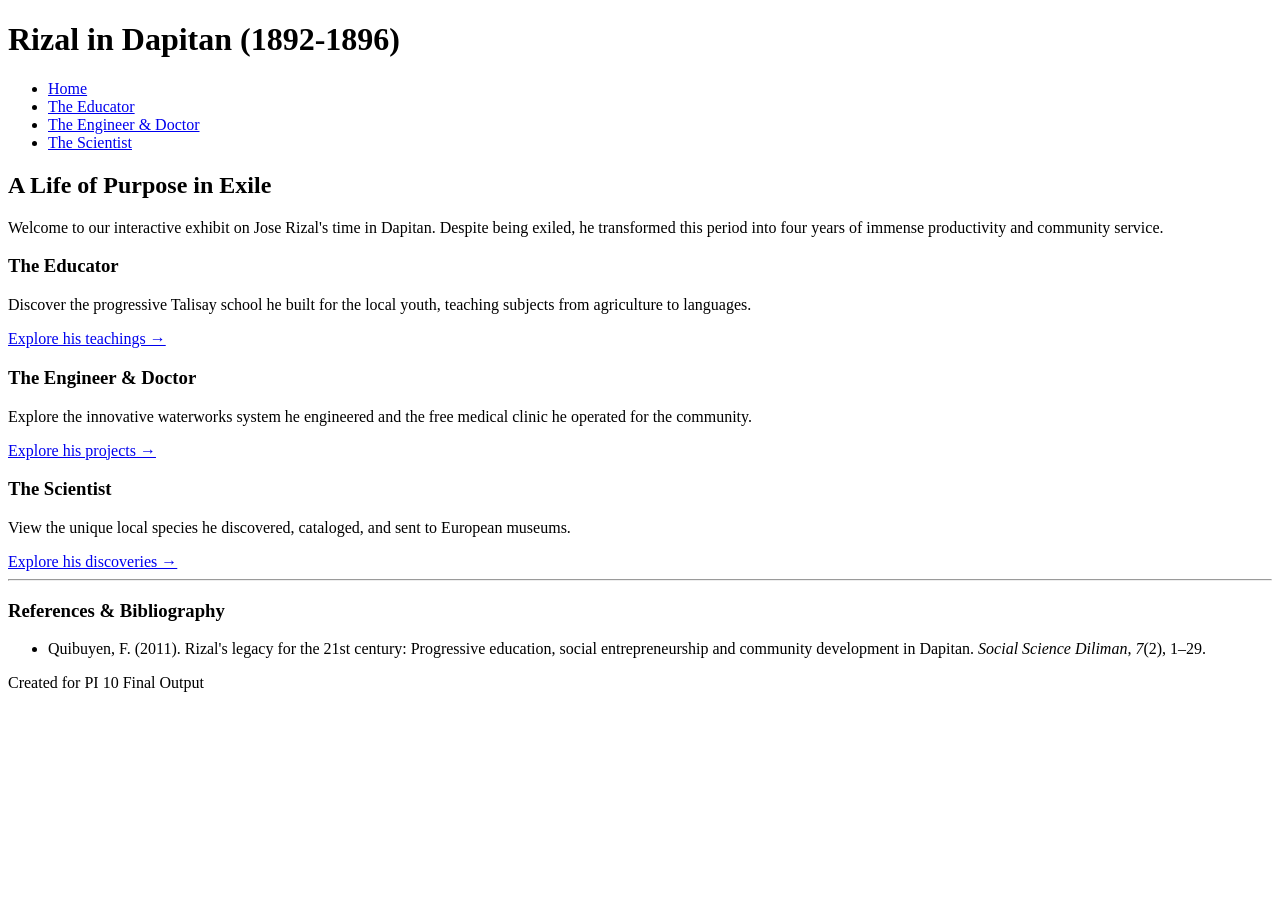
==== index.html @ e9e1de92 "initial html layout" ====
<!DOCTYPE html>
<html lang="en">
<head>
    <meta charset="UTF-8">
    <meta name="viewport" content="width=device-width, initial-scale=1.0">
    <title>Rizal in Dapitan: The Exile Years</title>
    <!-- CSS -->
    <link rel="stylesheet" href="style.css">
</head>
<body>

    <!-- Main Navigation -->
    <header>
        <h1>Rizal in Dapitan (1892-1896)</h1>
        <nav>
            <ul>
                <li><a href="index.html">Home</a></li>
                <li><a href="educator.html">The Educator</a></li>
                <li><a href="engineer-doctor.html">The Engineer & Doctor</a></li>
                <li><a href="scientist.html">The Scientist</a></li>
            </ul>
        </nav>
    </header>

    <main>
        <!-- Introduction Section -->
        <section id="overview">
            <h2>A Life of Purpose in Exile</h2>
            <p>Welcome to our interactive exhibit on Jose Rizal's time in Dapitan. Despite being exiled, he transformed this period into four years of immense productivity and community service.</p>
            <!-- You can embed custom graphics or hero images here -->
        </section>

        <!-- Route Directory / Summary Cards -->
        <section id="directory">
            <div class="card">
                <h3>The Educator</h3>
                <p>Discover the progressive Talisay school he built for the local youth, teaching subjects from agriculture to languages.</p>
                <a href="educator.html">Explore his teachings &rarr;</a>
            </div>

            <div class="card">
                <h3>The Engineer & Doctor</h3>
                <p>Explore the innovative waterworks system he engineered and the free medical clinic he operated for the community.</p>
                <a href="engineer-doctor.html">Explore his projects &rarr;</a>
            </div>

            <div class="card">
                <h3>The Scientist</h3>
                <p>View the unique local species he discovered, cataloged, and sent to European museums.</p>
                <a href="scientist.html">Explore his discoveries &rarr;</a>
            </div>
        </section>
    </main>

    <!-- Footer for Citations -->
    <footer>
        <hr>
        <h3>References & Bibliography</h3>
        <ul>
            <li>
                Quibuyen, F. (2011). Rizal's legacy for the 21st century: Progressive education, social 
                entrepreneurship and community development in Dapitan. <em>Social Science Diliman</em>, <em>7</em>(2), 1–29.
            </li>
        </ul>
        <p>Created for PI 10 Final Output</p>
    </footer>

</body>
</html>
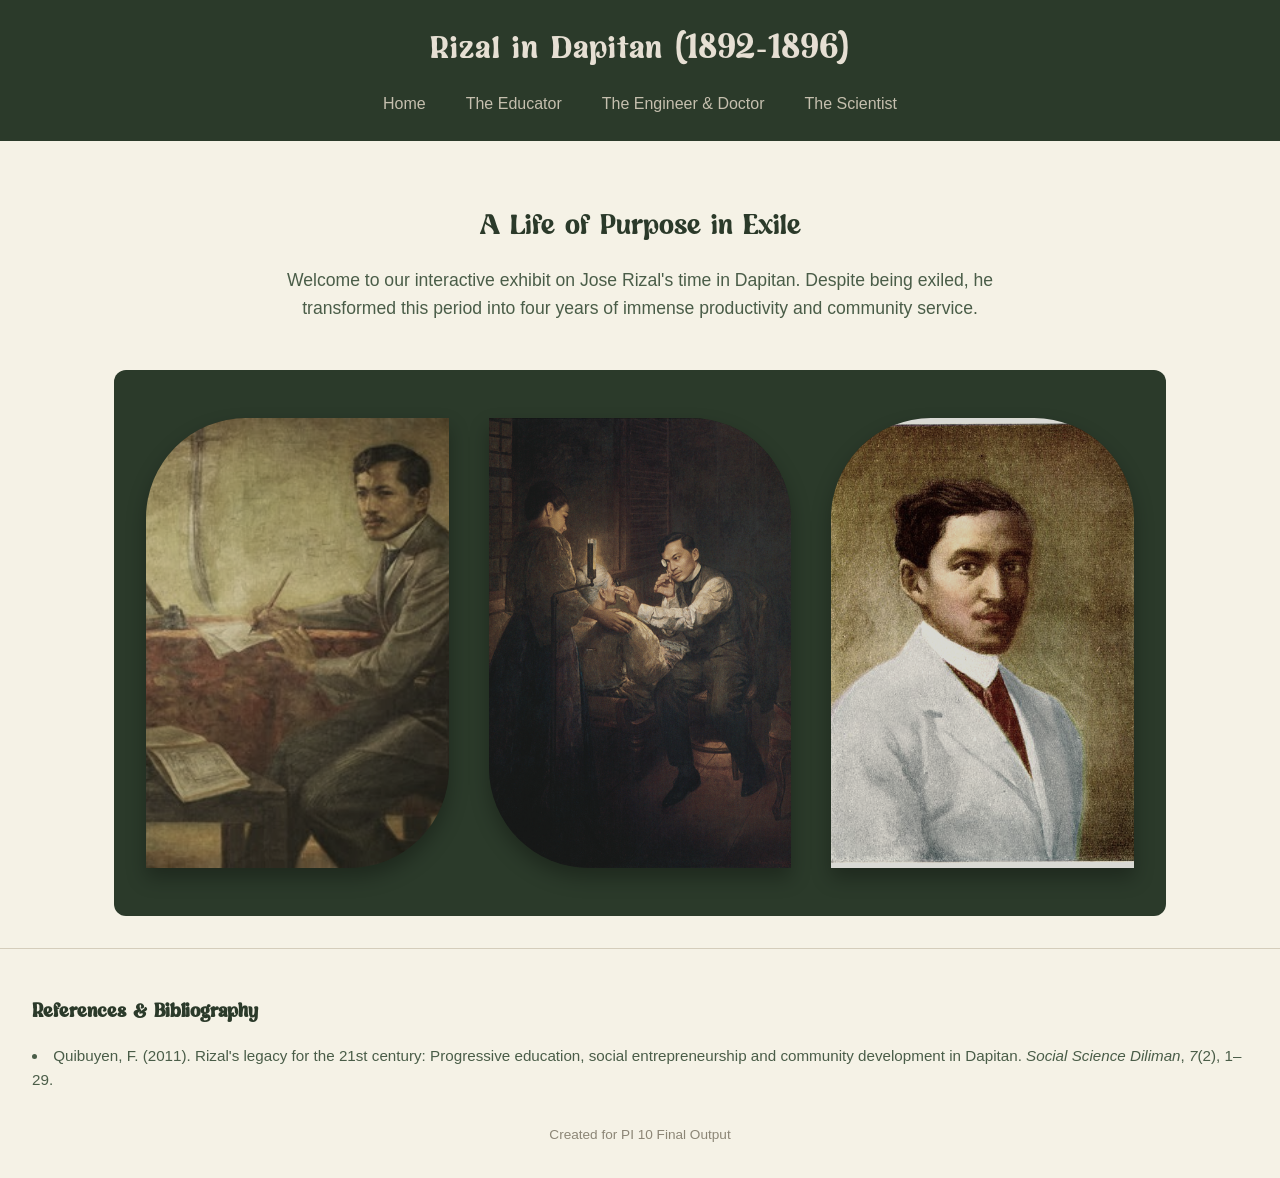
==== commit b6625912: "Home page semi-complete" ====
--- a/index.html
+++ b/index.html
@@ -32,23 +32,44 @@
 
         <!-- Route Directory / Summary Cards -->
         <section id="directory">
-            <div class="card">
-                <h3>The Educator</h3>
-                <p>Discover the progressive Talisay school he built for the local youth, teaching subjects from agriculture to languages.</p>
-                <a href="educator.html">Explore his teachings &rarr;</a>
-            </div>
+            <!-- Card 1: The Educator -->
+            <a href="educator.html" class="aspect-card educator-card">
+                <div class="card-image-wrapper">
+                    <!-- Replace with your actual image path -->
+                    <img src="assets/educator-bg.jpg" alt="Rizal the Educator">
+                </div>
+                <div class="card-overlay">
+                    <h3>The Educator</h3>
+                    <p>Discover the progressive Talisay school he built for the local youth, teaching subjects from agriculture to languages.</p>
+                    <span class="explore-btn">Explore &rarr;</span>
+                </div>
+            </a>
 
-            <div class="card">
-                <h3>The Engineer & Doctor</h3>
-                <p>Explore the innovative waterworks system he engineered and the free medical clinic he operated for the community.</p>
-                <a href="engineer-doctor.html">Explore his projects &rarr;</a>
-            </div>
+            <!-- Card 2: The Engineer & Doctor -->
+            <a href="engineer-doctor.html" class="aspect-card doctor-card">
+                <div class="card-image-wrapper">
+                    <!-- You can use the Romeo Enriquez painting image here -->
+                    <img src="assets/doctor-bg.png" alt="Rizal the Doctor">
+                </div>
+                <div class="card-overlay">
+                    <h3>The Engineer & Doctor</h3>
+                    <p>Explore the innovative waterworks system he engineered and the medical clinic he operated for the community.</p>
+                    <span class="explore-btn">Explore &rarr;</span>
+                </div>
+            </a>
 
-            <div class="card">
-                <h3>The Scientist</h3>
-                <p>View the unique local species he discovered, cataloged, and sent to European museums.</p>
-                <a href="scientist.html">Explore his discoveries &rarr;</a>
-            </div>
+            <!-- Card 3: The Scientist -->
+            <a href="scientist.html" class="aspect-card scientist-card">
+                <div class="card-image-wrapper">
+                    <!-- Replace with your actual image path -->
+                    <img src="assets/scientist-bg.jpg" alt="Rizal the Scientist">
+                </div>
+                <div class="card-overlay">
+                    <h3>The Scientist</h3>
+                    <p>View the unique local species he discovered, cataloged, and sent to European museums.</p>
+                    <span class="explore-btn">Explore &rarr;</span>
+                </div>
+            </a>
         </section>
     </main>
 
--- a/style.css
+++ b/style.css
@@ -0,0 +1,257 @@
+@font-face {
+    font-family: 'Royal Avenue';
+    src: url('assets/Royal-Avenue.otf') format('opentype');
+    font-weight: normal;
+    font-style: normal;
+}
+
+
+/* ==========================================================================
+   1. Reset & Global Styles
+   ========================================================================== */
+* {
+    margin: 0;
+    padding: 0;
+    box-sizing: border-box;
+}
+
+body {
+    font-family: 'Segoe UI', Tahoma, Geneva, Verdana, sans-serif;
+    line-height: 1.6;
+    color: #333;
+    background-color: #f5f2e6; /* Soft vintage cream background */
+    padding: 0;
+}
+
+h1, h2, h3 {
+    font-family: 'Royal Avenue', serif;
+    font-weight: normal; 
+}
+
+/* ==========================================================================
+   2. Header & Navigation (Routing Menu)
+   ========================================================================== */
+header {
+    background-color: #2b3a2a; /* Deep elegant vintage olive-green */
+    color: #e6dfd3;
+    padding: 1.5rem 2rem;
+    text-align: center;
+}
+
+header h1 {
+    margin-bottom: 1rem;
+    font-size: 2rem;
+    letter-spacing: 1px;
+    font-weight: 400;
+}
+
+nav ul {
+    list-style: none;
+    display: flex;
+    justify-content: center;
+    gap: 20px;
+    flex-wrap: wrap;
+}
+
+nav ul li a {
+    color: #c5bfae;
+    text-decoration: none;
+    font-weight: 500;
+    padding: 5px 10px;
+    border-radius: 4px;
+    transition: background-color 0.3s ease, color 0.3s ease;
+}
+
+nav ul li a:hover {
+    background-color: #3f523d;
+    color: #e6dfd3;
+}
+
+/* ==========================================================================
+   3. Main Content & Introduction
+   ========================================================================== */
+main {
+    max-width: 1100px;
+    margin: 2rem auto;
+    padding: 0 1.5rem;
+}
+
+#overview {
+    background-color: transparent;
+    padding: 2rem 1rem;
+    margin-bottom: 1rem;
+    text-align: center;
+}
+
+#overview h2 {
+    color: #2b3a2a;
+    margin-bottom: 1rem;
+    font-size: 1.75rem;
+    font-weight: 500;
+}
+
+#overview p {
+    font-size: 1.1rem;
+    color: #4a5d48;
+    max-width: 800px;
+    margin: 0 auto;
+}
+
+/* ==========================================================================
+   4. Directory Section & Asymmetric Vintage Cards
+   ========================================================================== */
+#directory {
+    display: grid;
+    grid-template-columns: repeat(auto-fit, minmax(280px, 1fr));
+    gap: 2.5rem;
+    padding: 3rem 2rem;
+    background-color: #2b3a2a; 
+    border-radius: 12px;
+}
+
+.aspect-card {
+    position: relative;
+    display: block;
+    height: 450px;
+    text-decoration: none;
+    overflow: hidden;
+    box-shadow: 0 10px 20px rgba(0,0,0,0.3);
+    transition: transform 0.4s cubic-bezier(0.165, 0.84, 0.44, 1);
+}
+
+/* Custom asymmetric rounded shapes */
+.educator-card {
+    border-radius: 100px 0px 100px 0px; 
+}
+
+.doctor-card {
+    border-radius: 0px 100px 0px 100px; 
+}
+
+.scientist-card {
+    border-radius: 100px 100px 0px 0px; 
+}
+
+.aspect-card:hover {
+    transform: translateY(-8px);
+}
+
+.card-image-wrapper {
+    width: 100%;
+    height: 100%;
+    background-color: #1c261b;
+}
+
+.card-image-wrapper img {
+    width: 100%;
+    height: 100%;
+    object-fit: cover;
+    filter: sepia(30%) grayscale(20%) brightness(85%);
+    transition: transform 0.6s ease, filter 0.6s ease;
+}
+
+.aspect-card:hover .card-image-wrapper img {
+    transform: scale(1.08);
+    filter: sepia(40%) grayscale(10%) brightness(50%);
+}
+
+/* ==========================================================================
+   5. Hidden Summary Reveal (Hover Effect)
+   ========================================================================== */
+.card-overlay {
+    position: absolute;
+    top: 0;
+    left: 0;
+    width: 100%;
+    height: 100%;
+    padding: 2.5rem 2rem;
+    display: flex;
+    flex-direction: column;
+    justify-content: center;
+    align-items: center;
+    text-align: center;
+    background: rgba(43, 58, 42, 0.85);
+    opacity: 0;
+    visibility: hidden;
+    transition: opacity 0.4s ease, visibility 0.4s ease;
+}
+
+.aspect-card:hover .card-overlay {
+    opacity: 1;
+    visibility: visible;
+}
+
+.card-overlay h3 {
+    color: #e6dfd3;
+    font-size: 1.6rem;
+    font-weight: 500;
+    margin-bottom: 1rem;
+    transform: translateY(20px);
+    transition: transform 0.4s ease;
+}
+
+.card-overlay p {
+    color: #c5bfae;
+    font-size: 0.95rem;
+    line-height: 1.6;
+    margin-bottom: 1.5rem;
+    transform: translateY(20px);
+    transition: transform 0.4s ease 0.05s;
+}
+
+.explore-btn {
+    color: #e6dfd3;
+    font-size: 0.85rem;
+    text-transform: uppercase;
+    letter-spacing: 2px;
+    border-bottom: 1px solid #e6dfd3;
+    padding-bottom: 4px;
+    transform: translateY(20px);
+    transition: transform 0.4s ease 0.1s;
+}
+
+.aspect-card:hover .card-overlay h3,
+.aspect-card:hover .card-overlay p,
+.aspect-card:hover .explore-btn {
+    transform: translateY(0);
+}
+
+/* ==========================================================================
+   6. Footer & Citations
+   ========================================================================== */
+footer {
+    background-color: transparent;
+    padding: 3rem 2rem 2rem 2rem;
+    margin-top: 2rem;
+    border-top: 1px solid #d4cdbb;
+}
+
+footer hr {
+    display: none; /* Removed since border-top handles this cleaner */
+}
+
+footer h3 {
+    color: #2b3a2a;
+    margin-bottom: 1rem;
+    font-size: 1.2rem;
+    font-weight: 600;
+}
+
+footer ul {
+    list-style-position: inside;
+    margin-bottom: 2rem;
+}
+
+footer ul li {
+    font-size: 0.95rem;
+    color: #4a5d48;
+    margin-bottom: 0.75rem;
+    line-height: 1.6;
+}
+
+footer p {
+    text-align: center;
+    font-size: 0.85rem;
+    color: #8c8676;
+    margin-top: 2rem;
+}
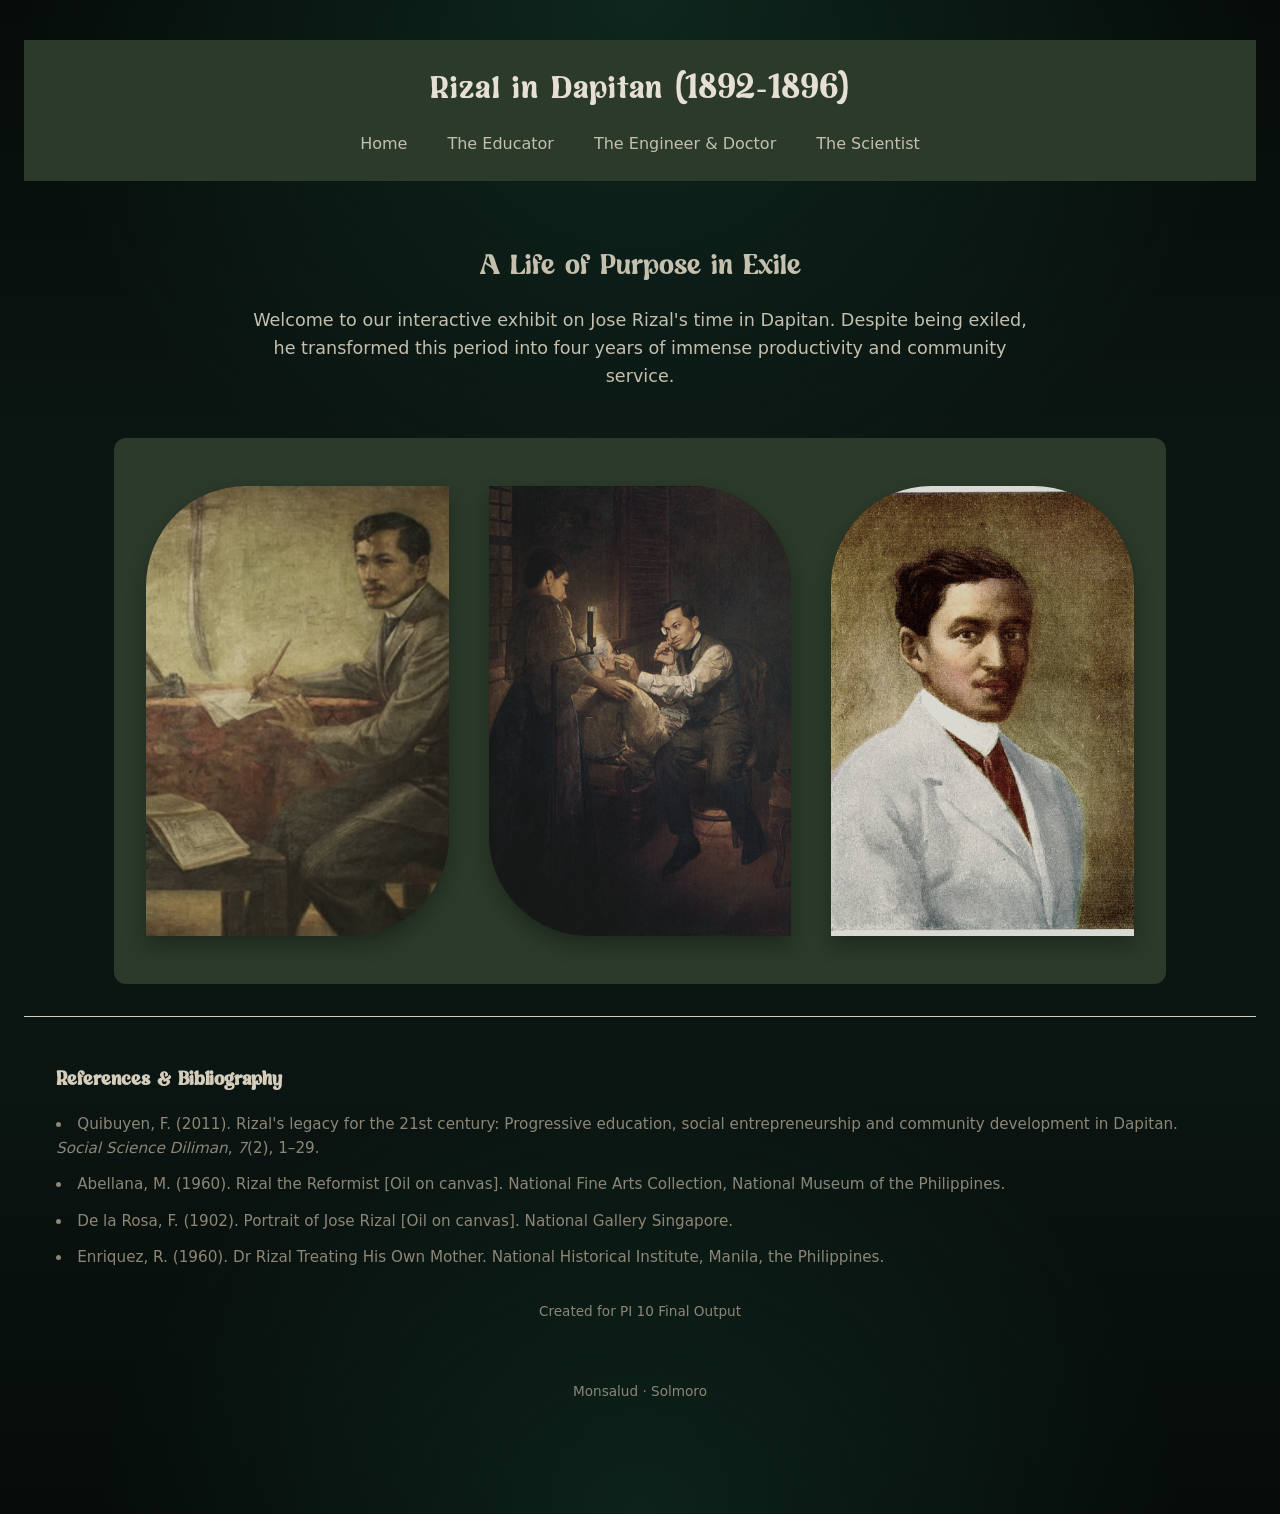
==== commit 4792da68: "Revamped educ and scientist" ====
--- a/index.html
+++ b/index.html
@@ -35,7 +35,7 @@
             <!-- Card 1: The Educator -->
             <a href="educator.html" class="aspect-card educator-card">
                 <div class="card-image-wrapper">
-                    <!-- Replace with your actual image path -->
+                    
                     <img src="assets/educator-bg.jpg" alt="Rizal the Educator">
                 </div>
                 <div class="card-overlay">
@@ -48,7 +48,7 @@
             <!-- Card 2: The Engineer & Doctor -->
             <a href="engineer-doctor.html" class="aspect-card doctor-card">
                 <div class="card-image-wrapper">
-                    <!-- You can use the Romeo Enriquez painting image here -->
+                    
                     <img src="assets/doctor-bg.png" alt="Rizal the Doctor">
                 </div>
                 <div class="card-overlay">
@@ -61,7 +61,7 @@
             <!-- Card 3: The Scientist -->
             <a href="scientist.html" class="aspect-card scientist-card">
                 <div class="card-image-wrapper">
-                    <!-- Replace with your actual image path -->
+                   
                     <img src="assets/scientist-bg.jpg" alt="Rizal the Scientist">
                 </div>
                 <div class="card-overlay">
@@ -82,8 +82,19 @@
                 Quibuyen, F. (2011). Rizal's legacy for the 21st century: Progressive education, social 
                 entrepreneurship and community development in Dapitan. <em>Social Science Diliman</em>, <em>7</em>(2), 1–29.
             </li>
+            <li>
+                Abellana, M. (1960). Rizal the Reformist [Oil on canvas]. National Fine Arts Collection, National Museum of the Philippines.
+            </li>
+            <li>
+                De la Rosa, F. (1902). Portrait of Jose Rizal [Oil on canvas]. National Gallery Singapore.
+            </li>
+            <li>
+                Enriquez, R. (1960). Dr Rizal Treating His Own Mother. National Historical Institute, Manila, the Philippines.
+            </li>
         </ul>
         <p>Created for PI 10 Final Output</p>
+        <br>
+        <p>Monsalud · Solmoro</p>
     </footer>
 
 </body>
--- a/style.css
+++ b/style.css
@@ -84,7 +84,7 @@
 }
 
 #overview h2 {
-    color: #2b3a2a;
+    color: #c5bfae;
     margin-bottom: 1rem;
     font-size: 1.75rem;
     font-weight: 500;
@@ -92,7 +92,7 @@
 
 #overview p {
     font-size: 1.1rem;
-    color: #4a5d48;
+    color: #c5bfae;
     max-width: 800px;
     margin: 0 auto;
 }
@@ -231,7 +231,7 @@
 }
 
 footer h3 {
-    color: #2b3a2a;
+    color: #d4cdbb;
     margin-bottom: 1rem;
     font-size: 1.2rem;
     font-weight: 600;
@@ -244,7 +244,7 @@
 
 footer ul li {
     font-size: 0.95rem;
-    color: #4a5d48;
+    color: #8c8676;
     margin-bottom: 0.75rem;
     line-height: 1.6;
 }
@@ -254,4 +254,408 @@
     font-size: 0.85rem;
     color: #8c8676;
     margin-top: 2rem;
+}
+
+/* ==========================================================================
+   7. Modifiers 
+   ========================================================================== */
+
+/* --- For the scientist page --- */
+#directory.grid2x2 {
+    grid-template-columns: repeat(2, 1fr) !important;
+    max-width: 850px !important; 
+    margin: 0 auto !important; 
+}
+
+@media (max-width: 768px) {
+    #directory.grid-2x2 {
+        grid-template-columns: 1fr;
+    }
+}
+
+#scientist-div {
+    display: flex;
+    gap: 15px;
+}
+
+.scientist-info {
+    color: #e6dfd3 !important;
+    background-color: #4a5d48;
+    border-radius: 12px;
+    padding: 15px;
+    box-shadow: 0 10px 20px rgba(0,0,0,0.3);
+}
+
+/* ==========================================================================
+   Education Styling
+   ========================================================================== */
+
+:root{
+  --bg:#0b1512;
+  --bg-2:#0e1c17;
+  --panel:#0a0f0d;
+  --ink:#f3ecdc;
+  --ink-dim:#c9c1ad;
+  --muted:#8a927f;
+  --green-glow: 20, 60, 45;
+  --accent:#e9dcbf;
+  --serif:"DM Serif Display", "Playfair Display", Georgia, serif;
+  --sans:"DM Sans", -apple-system, system-ui, sans-serif;
+}
+
+*{box-sizing:border-box;margin:0;padding:0}
+html,body{background:var(--bg);color:var(--ink);font-family:var(--sans);-webkit-font-smoothing:antialiased}
+body{
+  background:
+    radial-gradient(ellipse 80% 60% at 50% 0%, rgba(var(--green-glow), .55), transparent 60%),
+    radial-gradient(ellipse 70% 50% at 50% 100%, rgba(var(--green-glow), .45), transparent 60%),
+    linear-gradient(180deg, #060c0a, #0b1512 30%, #0b1512 70%, #060c0a);
+  min-height:100vh;
+  padding: 40px 24px 80px;
+}
+
+.shell{max-width:1120px;margin:0 auto;display:flex;flex-direction:column;gap:28px}
+
+/* Shared card */
+.card{
+  position:relative;
+  background:var(--panel);
+  border-radius:6px;
+  overflow:hidden;
+  box-shadow: 0 30px 60px -30px rgba(0,0,0,.6), 0 0 0 1px rgba(255,255,255,.03);
+}
+
+/* Placeholder styling */
+.ph{
+  position:relative;
+  background:
+    linear-gradient(135deg, #1a2823, #0e1a15 60%, #071310);
+  color:#7d8b81;
+  font-family:var(--sans);
+  font-size:11px;
+  letter-spacing:.14em;
+  text-transform:uppercase;
+  display:flex;align-items:center;justify-content:center;
+  text-align:center;padding:16px;
+  overflow:hidden;
+}
+.ph::before{
+  content:"";position:absolute;inset:0;
+  background:
+    repeating-linear-gradient(45deg, rgba(255,255,255,.02) 0 2px, transparent 2px 10px);
+  pointer-events:none;
+}
+.ph span{position:relative;z-index:1;max-width:80%;line-height:1.5;opacity:.85}
+.ph small{display:block;font-size:9px;opacity:.55;margin-top:6px;letter-spacing:.2em}
+
+
+
+/* ============ HERO ============ */
+.hero{
+  aspect-ratio: 16/9;
+  display:grid;grid-template-columns:1fr;
+}
+.hero .ph{
+  background:
+    radial-gradient(ellipse at 30% 40%, #3a4a3d 0%, #1a2620 45%, #0a1210 100%);
+}
+.hero-title{
+  position:absolute;inset:0;
+  display:flex;flex-direction:column;justify-content:center;align-items:flex-start;
+  padding: 0 8% 4%;
+  z-index:2;
+}
+.hero-title h1{
+  font-family:var(--serif);
+  font-style:italic;
+  font-weight:400;
+  color:var(--ink);
+  font-size: clamp(48px, 8vw, 108px);
+  line-height:.95;
+  letter-spacing:-.01em;
+  text-shadow: 0 6px 40px rgba(0,0,0,.6);
+}
+.hero-title h1 em{font-style:italic;color:#f6ead0}
+.hero-title .kicker{
+  font-family:var(--sans);
+  text-transform:uppercase;
+  font-size:11px;letter-spacing:.35em;color:#b9c3b1;margin-bottom:18px;opacity:.85
+}
+.hero-vignette{
+  position:absolute;inset:0;pointer-events:none;
+  background: radial-gradient(ellipse at center, transparent 40%, rgba(0,0,0,.55) 100%);
+  z-index:1;
+}
+
+/* ==========================================================================
+   Curriculum Hover Cards
+   ========================================================================== */
+.curriculum-grid {
+    display: grid;
+    grid-template-columns: repeat(auto-fit, minmax(240px, 1fr));
+    gap: 16px;
+}
+
+.subject-card {
+    position: relative;
+    background: #1a2620; /* Solid vintage dark green */
+    border-radius: 6px;
+    height: 180px;
+    overflow: hidden;
+    display: flex;
+    align-items: center;
+    justify-content: center;
+    box-shadow: 0 10px 20px rgba(0,0,0,0.15);
+    transition: transform 0.4s ease;
+    cursor: default;
+}
+
+.subject-card:hover {
+    transform: translateY(-6px); /* Slight lift effect */
+}
+
+.subject-title {
+    font-family: var(--serif);
+    font-size: 1.5rem;
+    color: var(--accent); /* Uses your root cream variable */
+    z-index: 1;
+    transition: opacity 0.3s ease;
+    text-align: center;
+    padding: 0 1rem;
+}
+
+/* Hide the main title when hovered */
+.subject-card:hover .subject-title {
+    opacity: 0;
+    visibility: hidden;
+}
+
+.subject-overlay {
+    position: absolute;
+    inset: 0;
+    background: #2b3a2a; 
+    padding: 1.5rem;
+    display: flex;
+    align-items: center;
+    text-align: center;
+    justify-content: center;
+    opacity: 0;
+    visibility: hidden;
+    transition: opacity 0.4s ease, visibility 0.4s ease;
+    z-index: 2;
+}
+
+.subject-card:hover .subject-overlay {
+    opacity: 1;
+    visibility: visible;
+}
+
+/* Upward sliding animation for the description */
+.subject-overlay p {
+    color: var(--ink);
+    font-family: var(--sans);
+    font-size: 0.95rem;
+    line-height: 1.5;
+    transform: translateY(15px);
+    transition: transform 0.4s ease;
+}
+
+.subject-card:hover .subject-overlay p {
+    transform: translateY(0);
+}
+
+.hero .ph img {
+    position: absolute;
+    top: 0;
+    left: 0;
+    width: 100%;
+    height: 100%;
+    object-fit: cover;
+    z-index: 0;
+}
+
+/* ============ FEATURE ROW (image + type) ============ */
+.feature{
+  display:grid;
+  grid-template-columns: 1.1fr .9fr 1fr;
+  gap:14px;
+  align-items:stretch;
+}
+.feature > *{min-height: 380px;}
+.feature .ph{border-radius:6px}
+.feature .txt{
+  background:transparent;
+  padding: 40px 28px;
+  display:flex;flex-direction:column;justify-content:center;gap:16px;
+}
+.feature .txt h2{
+  font-family:var(--serif);font-style:italic;font-weight:400;
+  font-size: clamp(34px, 4.4vw, 56px);
+  line-height:1;color:var(--ink);
+}
+.feature .txt p{
+  font-size:15px;line-height:1.65;color:var(--ink-dim);max-width:34ch;
+}
+.feature .side-img{border-radius:6px;overflow:hidden;position:relative}
+
+.feature .ph.side-img {
+    padding: 0; /* Removes the inner padding trapping the image */
+}
+
+.feature .ph.side-img span {
+    position: static; /* Allows the image to position itself relative to the main container */
+    max-width: 100%;  /* Removes the 80% width restriction */
+}
+
+.feature .ph.side-img img {
+    position: absolute;
+    top: 0;
+    left: 0;
+    width: 100%;
+    height: 100%;
+    object-fit: cover; 
+    z-index: 1;
+    border-radius: 6px;
+}
+
+
+.feature .ph.side-img small {
+    position: absolute;
+    bottom: 15px;
+    left: 50%;
+    transform: translateX(-50%);
+    z-index: 2;
+    background-color: rgba(10, 15, 13, 0.85); 
+    padding: 6px 12px;
+    border-radius: 4px;
+    color: var(--ink-dim);
+    width: max-content;
+    text-align: center;
+}
+
+/* ============ TRIPLE ROW ============ */
+.triple{
+  display:grid;grid-template-columns: .8fr 1.3fr 1fr;gap:14px;
+}
+.triple > *{aspect-ratio: 4/3;border-radius:6px;overflow:hidden;position:relative}
+.triple .text-panel{
+  background: linear-gradient(160deg, #10201a, #071210);
+  display:flex;align-items:center;padding:32px;
+}
+.triple .text-panel p{
+  font-family:var(--sans);color:var(--ink);font-size:15px;line-height:1.6;max-width:24ch;
+}
+.triple .overlay-text{
+  position:absolute;top:24px;left:24px;right:24px;z-index:2;
+  color:var(--ink);font-family:var(--sans);font-size:14px;line-height:1.55;
+  text-shadow:0 2px 12px rgba(0,0,0,.7);max-width:28ch;
+}
+.triple .with-overlay::after{
+  content:"";position:absolute;inset:0;
+  background: linear-gradient(180deg, rgba(0,0,0,.55), transparent 55%);
+  z-index:1;
+}
+
+/* ============ CLOSING ROW ============ */
+.closing{
+  display:grid;grid-template-columns: 1fr 1.2fr 1fr;gap:14px;
+}
+.closing > *{aspect-ratio: 4/3;border-radius:6px;overflow:hidden;position:relative}
+.closing .quote{
+  background:#080f0d;
+  display:flex;align-items:center;justify-content:center;padding:30px;
+}
+.closing .quote h3{
+  font-family:var(--serif);font-style:italic;font-weight:400;color:var(--ink);
+  font-size: clamp(24px, 2.6vw, 34px);line-height:1.15;text-align:center;
+}
+.closing .quote h3 em{color:#f5e8c9}
+
+/* ============ FOOTER ============ */
+.footer{
+  text-align:center;padding: 40px 0 0;
+}
+.footer h4{
+  font-family:var(--serif);font-style:italic;font-weight:400;
+  font-size: clamp(44px, 6vw, 76px);color:var(--ink);
+}
+.footer p{
+  margin-top:14px;color:var(--muted);
+  text-transform:uppercase;letter-spacing:.35em;font-size:11px;
+}
+
+/* Section label */
+.section-label{
+  font-size:10px;letter-spacing:.4em;text-transform:uppercase;
+  color:var(--muted);margin: 8px 4px -6px;
+}
+
+@media (max-width: 820px){
+  .strip{grid-template-columns: repeat(4, 1fr)}
+  .feature{grid-template-columns:1fr}
+  .feature > *{min-height:260px}
+  .triple, .closing{grid-template-columns:1fr 1fr}
+  .triple > *, .closing > *{aspect-ratio: 4/3}
+}
+@media (max-width: 480px){
+  .strip{grid-template-columns: repeat(2, 1fr)}
+  .triple, .closing{grid-template-columns:1fr}
+}
+
+/* ==========================================================================
+   Legacy & Progressive Section (Educator Page)
+   ========================================================================== */
+.legacy-section {
+    background: linear-gradient(160deg, #10201a, #071210); 
+    border-radius: 6px; 
+    padding: 3rem 2rem; 
+    text-align: center; 
+    box-shadow: 0 10px 20px rgba(0,0,0,0.2);
+}
+
+.legacy-quote {
+    margin-bottom: 2.5rem;
+}
+
+.legacy-quote h3 {
+    font-family: var(--serif); 
+    font-style: italic; 
+    font-weight: 400; 
+    color: var(--ink); 
+    font-size: clamp(28px, 3vw, 42px); 
+    line-height: 1.2;
+}
+
+.legacy-quote h3 em {
+    color: #f5e8c9;
+}
+
+.legacy-grid {
+    display: grid; 
+    grid-template-columns: repeat(auto-fit, minmax(280px, 1fr)); 
+    gap: 20px; 
+    text-align: left;
+}
+
+.legacy-card {
+    background: rgba(26, 38, 32, 0.6); 
+    padding: 1.5rem; 
+    border-radius: 6px; 
+    border: 1px solid rgba(255,255,255,0.03);
+}
+
+.legacy-card strong {
+    color: #f5e8c9; 
+    display: block; 
+    margin-bottom: 10px; 
+    font-size: 1.15rem; 
+    font-family: var(--serif); 
+    font-style: italic;
+}
+
+.legacy-card p {
+    color: var(--ink-dim); 
+    font-size: 0.95rem; 
+    line-height: 1.6; 
+    font-family: var(--sans);
 }
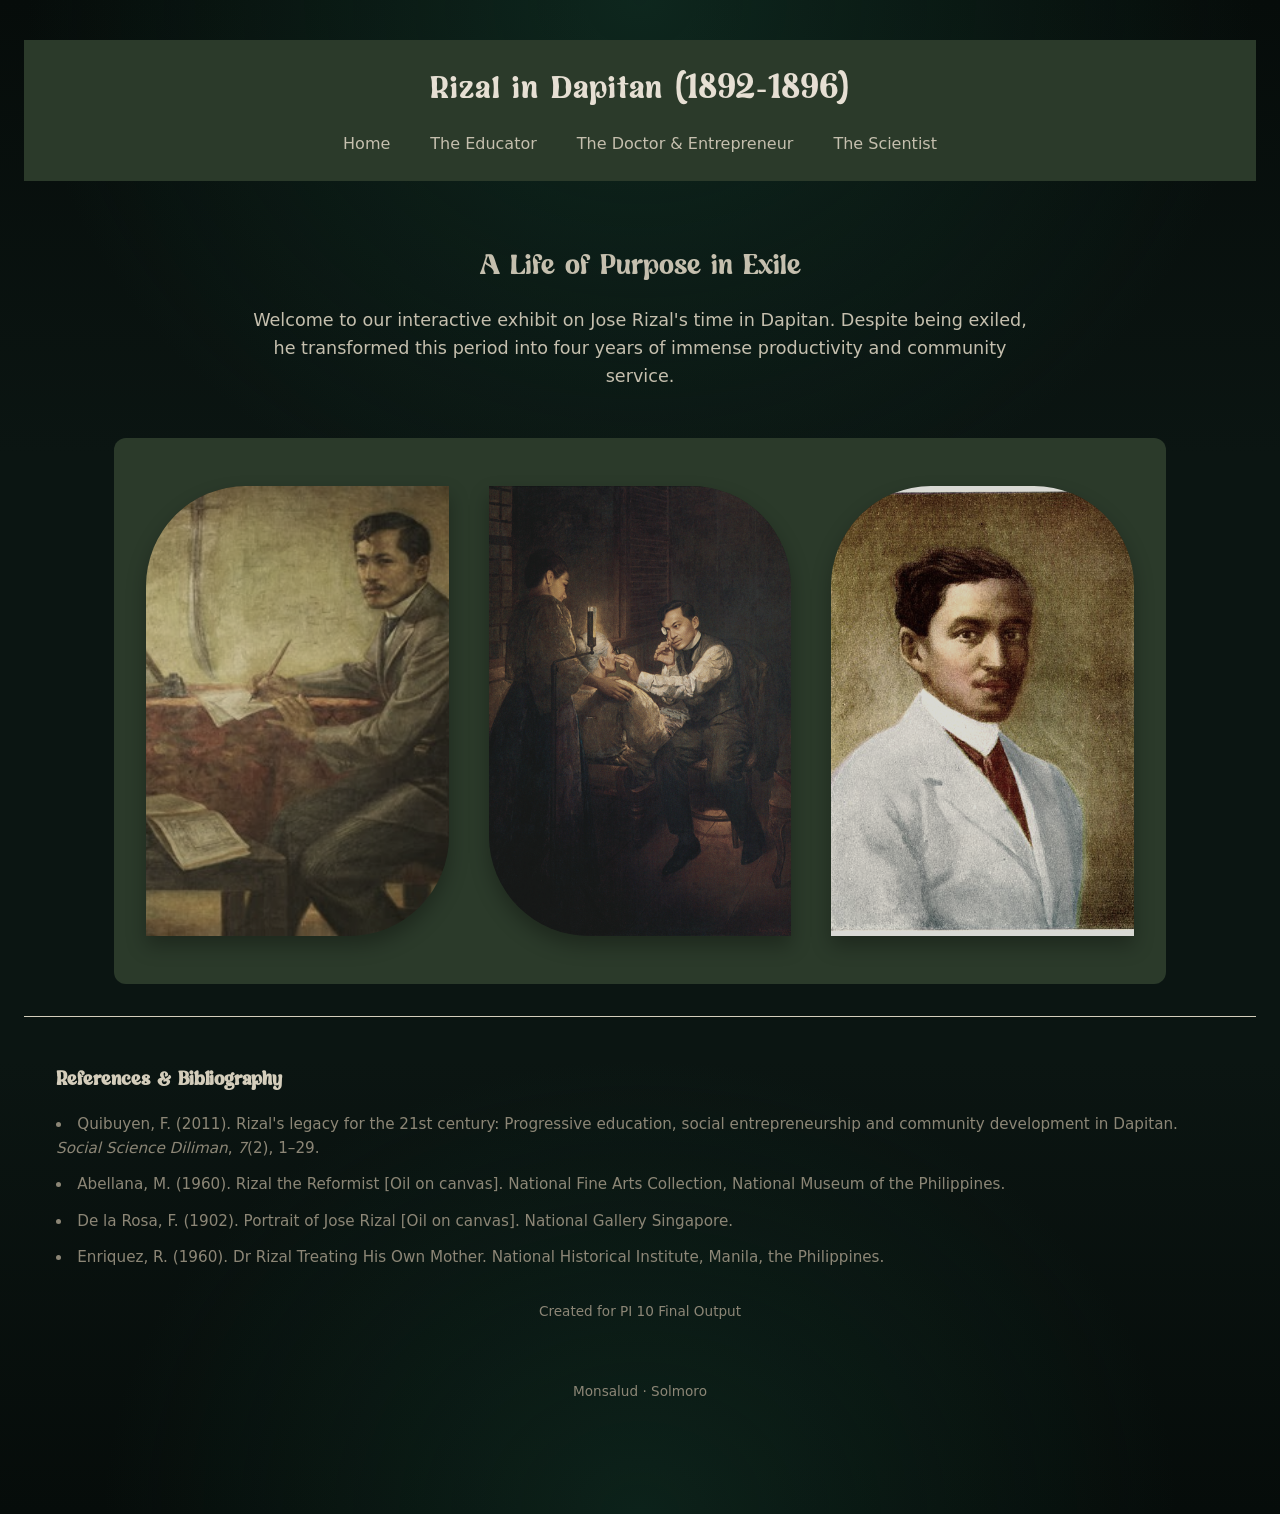
==== commit 72cc6634: "I think finished doctor part" ====
--- a/index.html
+++ b/index.html
@@ -16,7 +16,7 @@
             <ul>
                 <li><a href="index.html">Home</a></li>
                 <li><a href="educator.html">The Educator</a></li>
-                <li><a href="engineer-doctor.html">The Engineer & Doctor</a></li>
+                <li><a href="doctor-entrepreneur.html">The Doctor & Entrepreneur</a></li>
                 <li><a href="scientist.html">The Scientist</a></li>
             </ul>
         </nav>
--- a/style.css
+++ b/style.css
@@ -216,48 +216,9 @@
     transform: translateY(0);
 }
 
-/* ==========================================================================
-   6. Footer & Citations
-   ========================================================================== */
-footer {
-    background-color: transparent;
-    padding: 3rem 2rem 2rem 2rem;
-    margin-top: 2rem;
-    border-top: 1px solid #d4cdbb;
-}
-
-footer hr {
-    display: none; /* Removed since border-top handles this cleaner */
-}
-
-footer h3 {
-    color: #d4cdbb;
-    margin-bottom: 1rem;
-    font-size: 1.2rem;
-    font-weight: 600;
-}
-
-footer ul {
-    list-style-position: inside;
-    margin-bottom: 2rem;
-}
-
-footer ul li {
-    font-size: 0.95rem;
-    color: #8c8676;
-    margin-bottom: 0.75rem;
-    line-height: 1.6;
-}
-
-footer p {
-    text-align: center;
-    font-size: 0.85rem;
-    color: #8c8676;
-    margin-top: 2rem;
-}
-
-/* ==========================================================================
-   7. Modifiers 
+
+/* ==========================================================================
+   6. Modifiers 
    ========================================================================== */
 
 /* --- For the scientist page --- */
@@ -658,4 +619,45 @@
     font-size: 0.95rem; 
     line-height: 1.6; 
     font-family: var(--sans);
-}+}
+
+/* ==========================================================================
+   Footer & Citations
+   ========================================================================== */
+footer {
+    background-color: transparent;
+    padding: 3rem 2rem 2rem 2rem;
+    margin-top: 2rem;
+    border-top: 1px solid #d4cdbb;
+}
+
+footer hr {
+    display: none; /* Removed since border-top handles this cleaner */
+}
+
+footer h3 {
+    color: #d4cdbb;
+    margin-bottom: 1rem;
+    font-size: 1.2rem;
+    font-weight: 600;
+}
+
+footer ul {
+    list-style-position: inside;
+    margin-bottom: 2rem;
+}
+
+footer ul li {
+    font-size: 0.95rem;
+    color: #8c8676;
+    margin-bottom: 0.75rem;
+    line-height: 1.6;
+    text-align: left;
+}
+
+footer p {
+    text-align: center;
+    font-size: 0.85rem;
+    color: #8c8676;
+    margin-top: 2rem;
+}
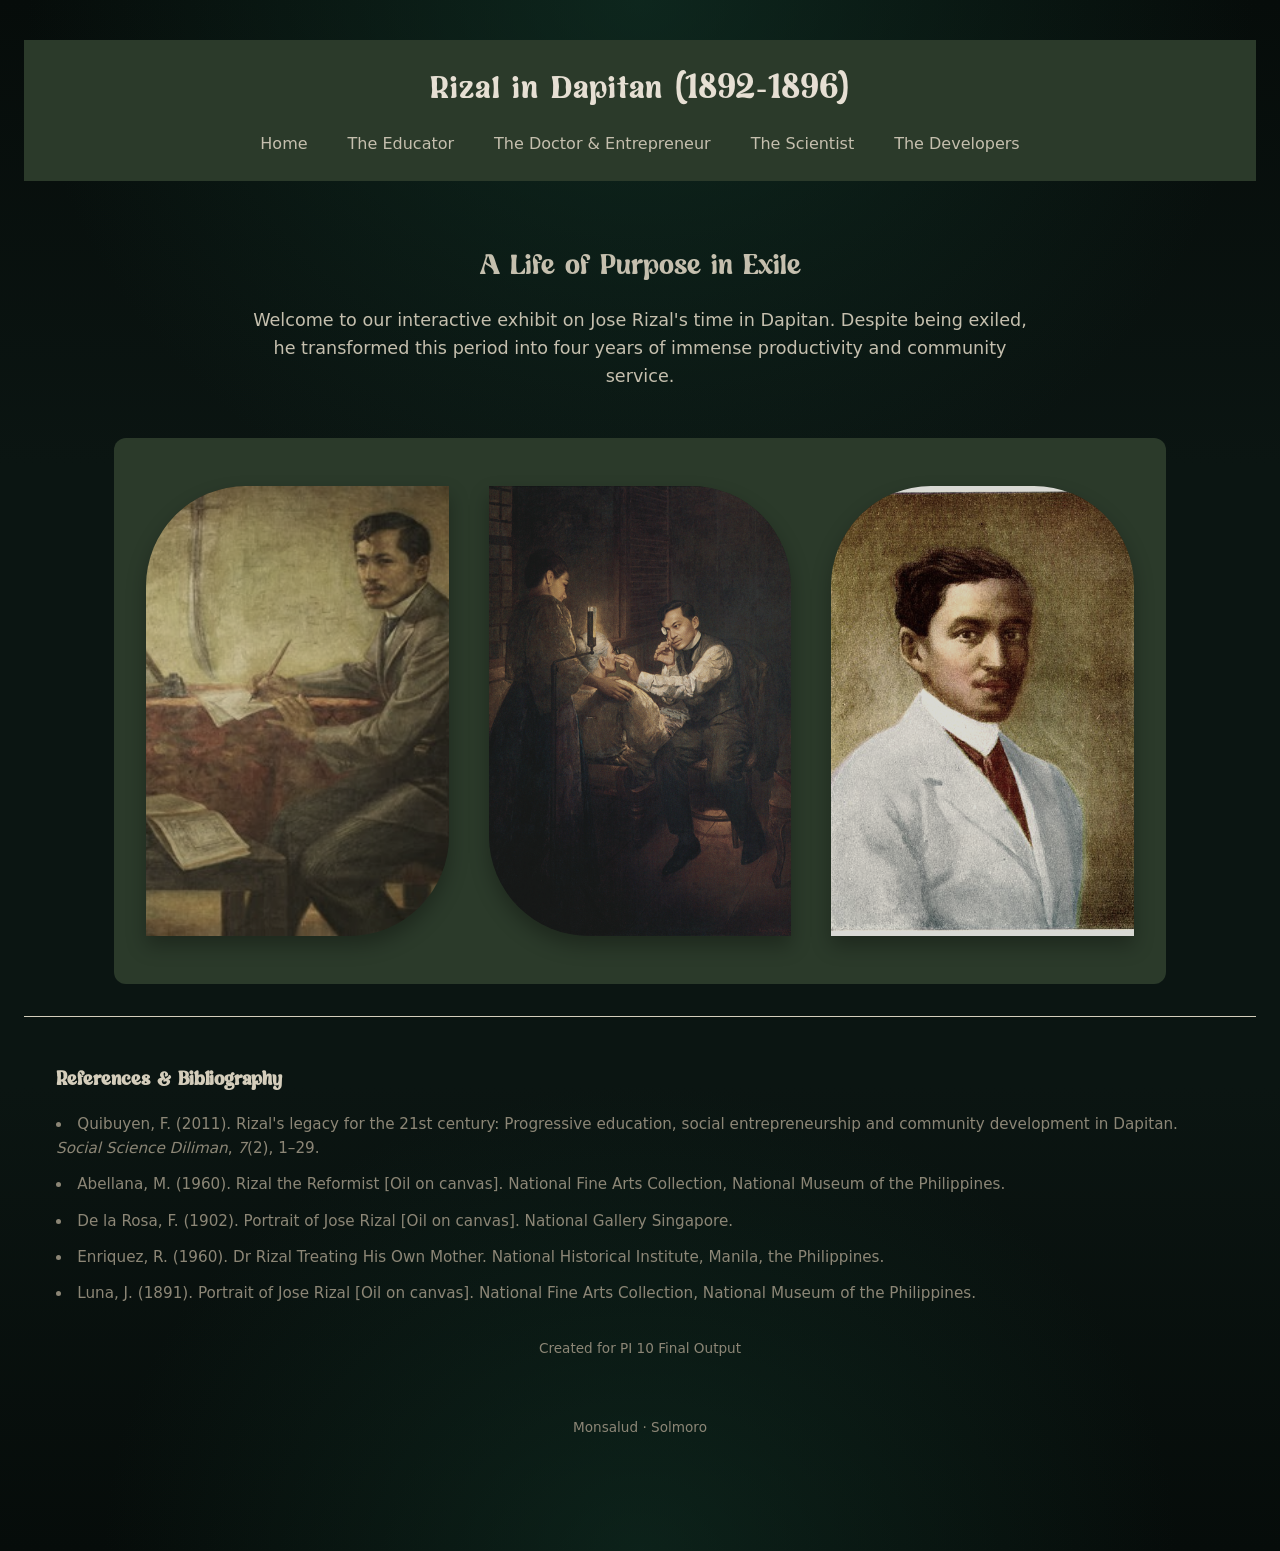
==== commit 2b8db4fd: "Developers page" ====
--- a/index.html
+++ b/index.html
@@ -18,6 +18,7 @@
                 <li><a href="educator.html">The Educator</a></li>
                 <li><a href="doctor-entrepreneur.html">The Doctor & Entrepreneur</a></li>
                 <li><a href="scientist.html">The Scientist</a></li>
+                <li><a href="developers.html">The Developers</a></li>
             </ul>
         </nav>
     </header>
@@ -91,6 +92,9 @@
             <li>
                 Enriquez, R. (1960). Dr Rizal Treating His Own Mother. National Historical Institute, Manila, the Philippines.
             </li>
+            <li>
+                Luna, J. (1891). Portrait of Jose Rizal [Oil on canvas]. National Fine Arts Collection, National Museum of the Philippines.
+            </li>
         </ul>
         <p>Created for PI 10 Final Output</p>
         <br>
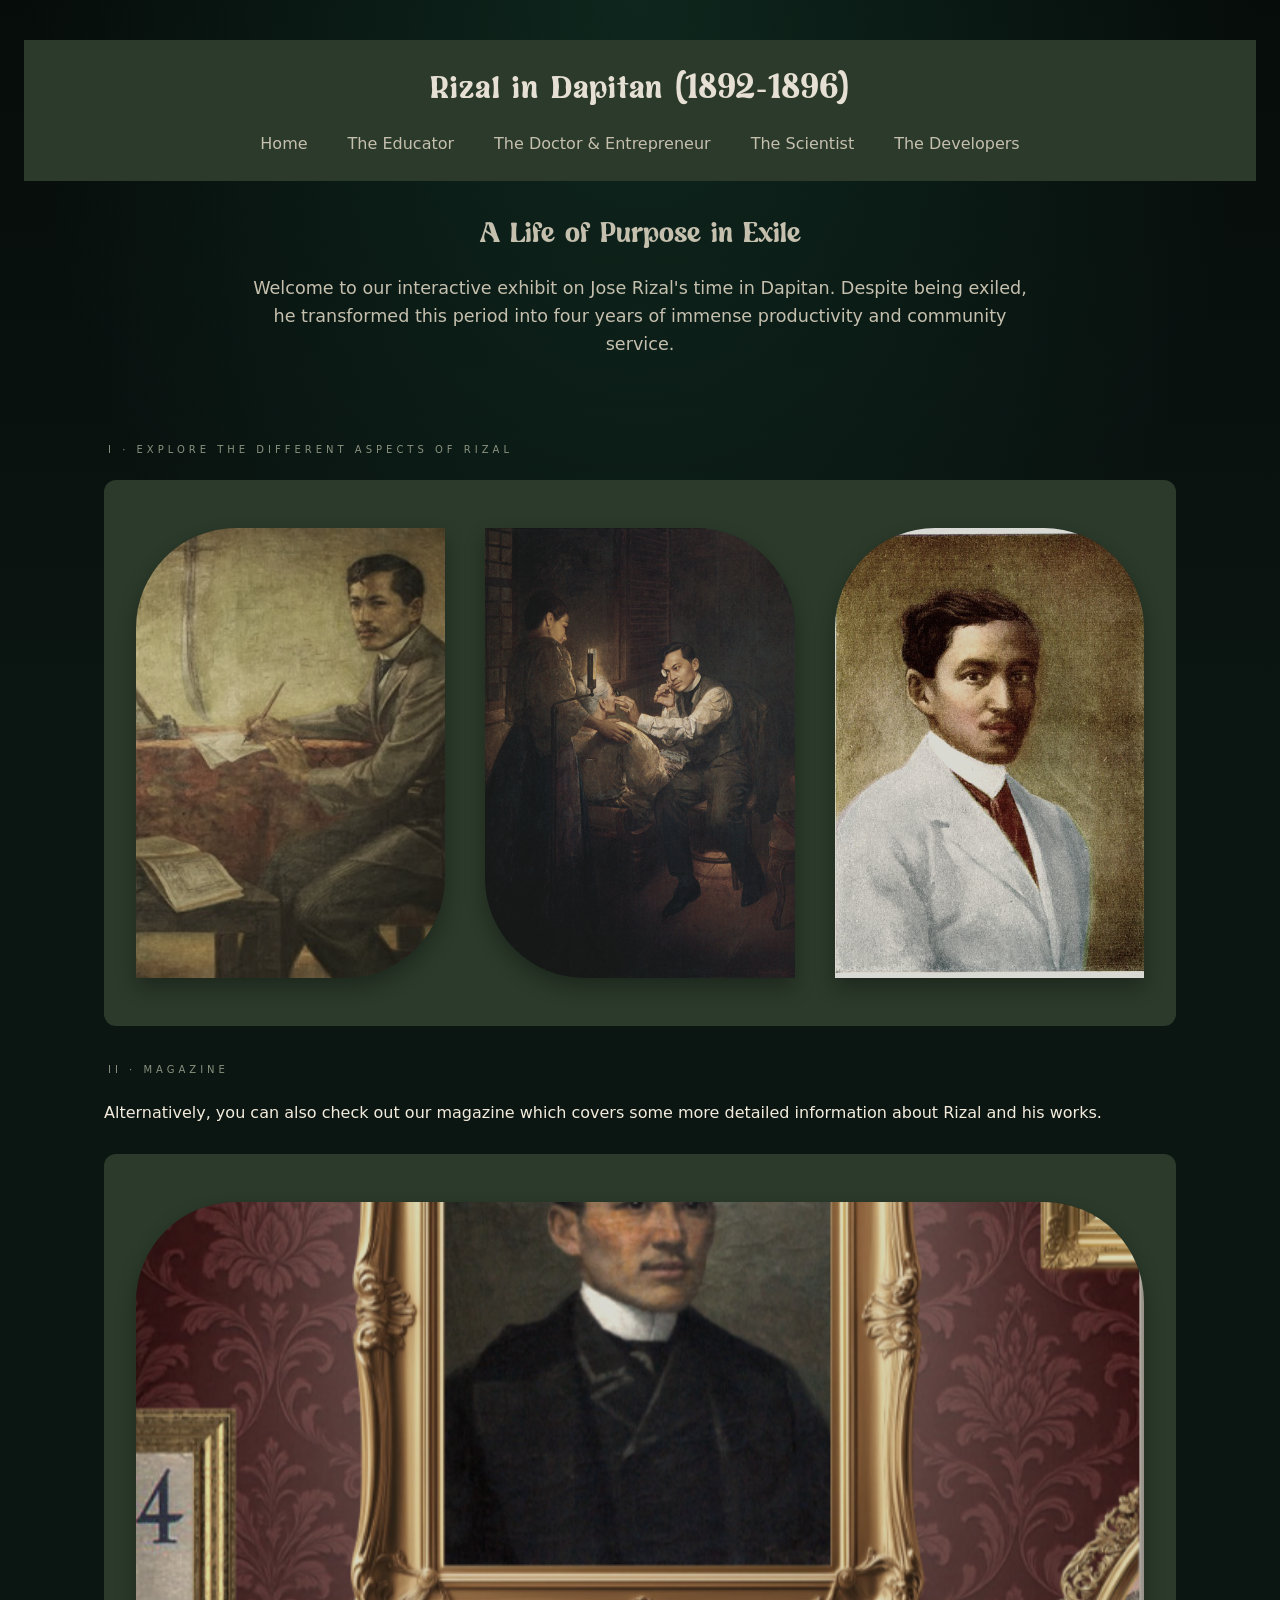
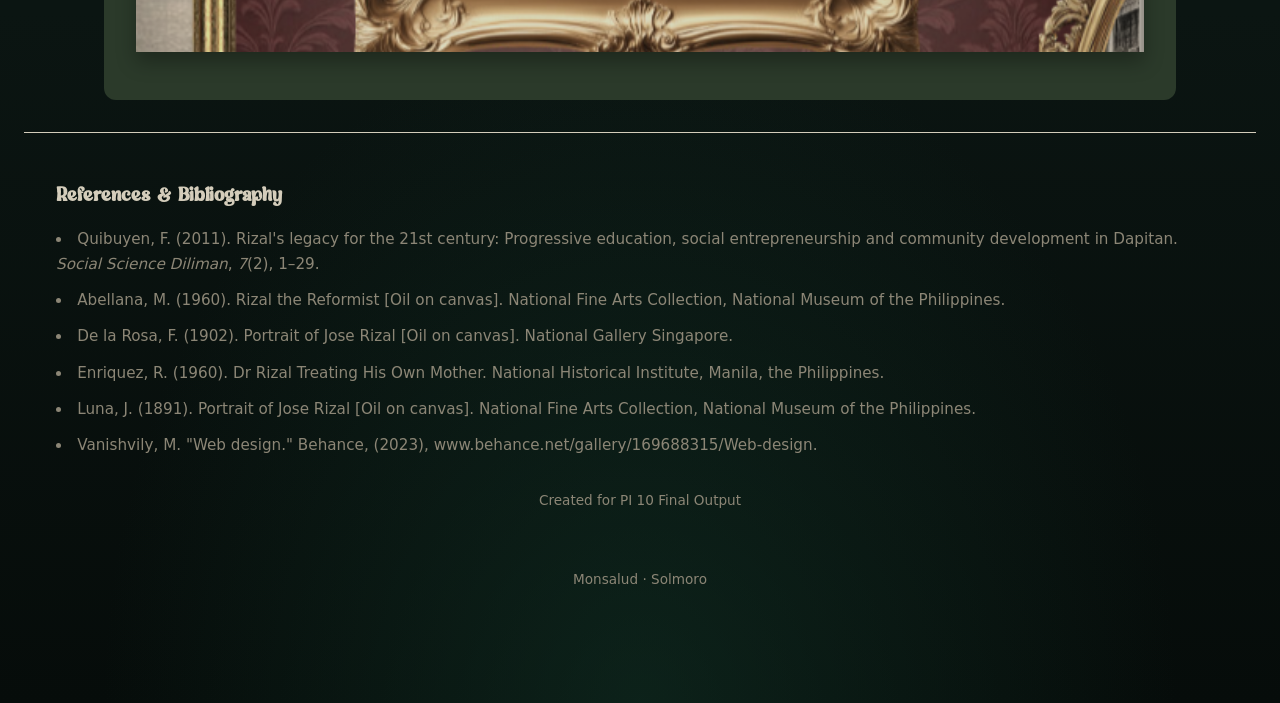
==== commit 079d6f5e: "featured magazine" ====
--- a/index.html
+++ b/index.html
@@ -23,15 +23,17 @@
         </nav>
     </header>
 
-    <main>
+    <main class="shell">
         <!-- Introduction Section -->
         <section id="overview">
             <h2>A Life of Purpose in Exile</h2>
-            <p>Welcome to our interactive exhibit on Jose Rizal's time in Dapitan. Despite being exiled, he transformed this period into four years of immense productivity and community service.</p>
+            <p>Welcome to our interactive exhibit on Jose Rizal's time in Dapitan. 
+                Despite being exiled, he transformed this period into four years of immense productivity and community service.</p>
             <!-- You can embed custom graphics or hero images here -->
         </section>
 
         <!-- Route Directory / Summary Cards -->
+        <div class="section-label">I · Explore the DIfferent Aspects of Rizal </div>
         <section id="directory">
             <!-- Card 1: The Educator -->
             <a href="educator.html" class="aspect-card educator-card">
@@ -72,6 +74,24 @@
                 </div>
             </a>
         </section>
+
+        <div class="section-label">II · Magazine </div>
+        <p>Alternatively, you can also check out our magazine which covers some more detailed information about Rizal and his works.</p>
+        <section id="directory">
+
+            <a href="https://heyzine.com/flip-book/eb5b0dfd08.html#page/1" class="aspect-card scientist-card"  target="_blank">
+                <div class="card-image-wrapper">
+                   
+                    <img src="assets/teacher-rizal.png" alt="Rizal As a Teacher">
+                </div>
+                <div class="card-overlay">
+                    <h3>Rizal as a Teacher</h3>
+                    <p>An extension of him being an educator, view more stories of his experiences</p>
+                    <span class="explore-btn">Explore &rarr;</span>
+                </div>
+            </a>
+        </section>
+        
     </main>
 
     <!-- Footer for Citations -->
@@ -95,6 +115,9 @@
             <li>
                 Luna, J. (1891). Portrait of Jose Rizal [Oil on canvas]. National Fine Arts Collection, National Museum of the Philippines.
             </li>
+            <li>
+            Vanishvily, M. "Web design." Behance, (2023), www.behance.net/gallery/169688315/Web-design.
+            </li>
         </ul>
         <p>Created for PI 10 Final Output</p>
         <br>
--- a/style.css
+++ b/style.css
@@ -621,6 +621,7 @@
     font-family: var(--sans);
 }
 
+
 /* ==========================================================================
    Footer & Citations
    ========================================================================== */
@@ -632,7 +633,7 @@
 }
 
 footer hr {
-    display: none; /* Removed since border-top handles this cleaner */
+    display: none; 
 }
 
 footer h3 {
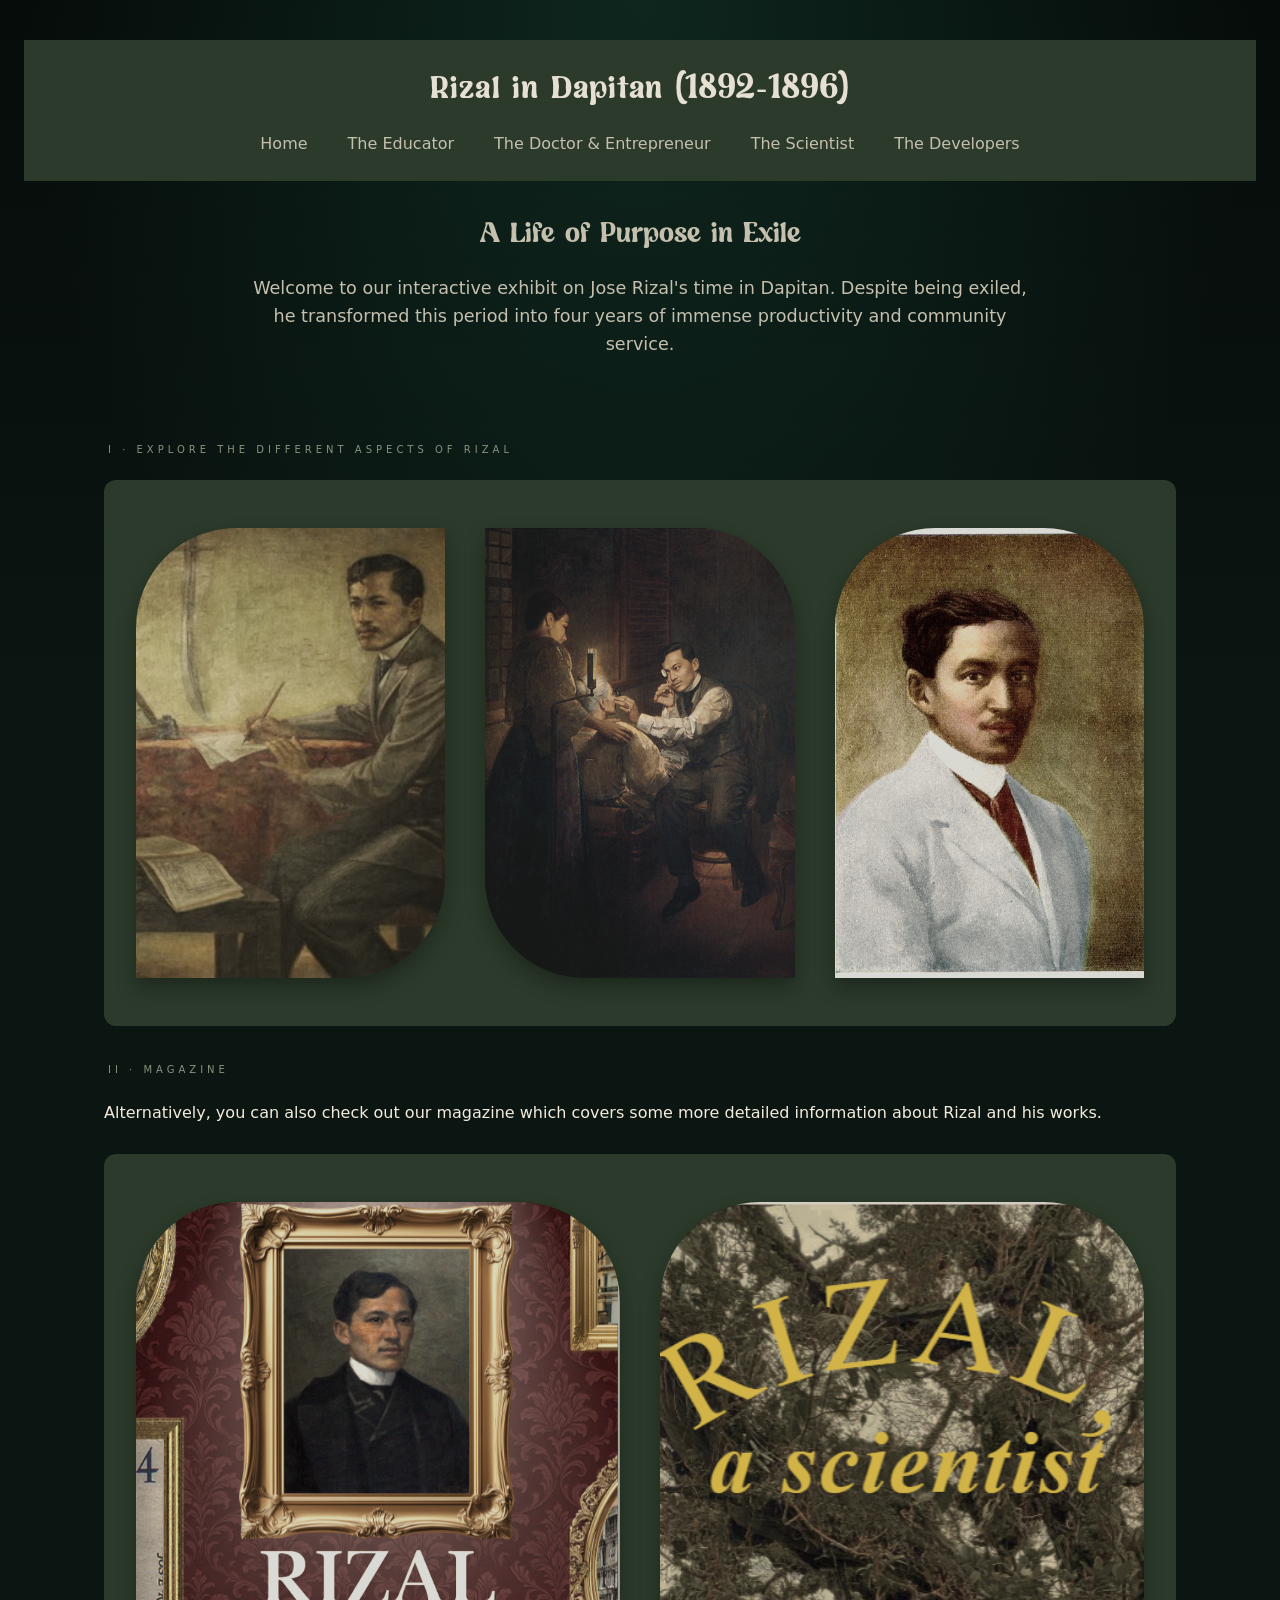
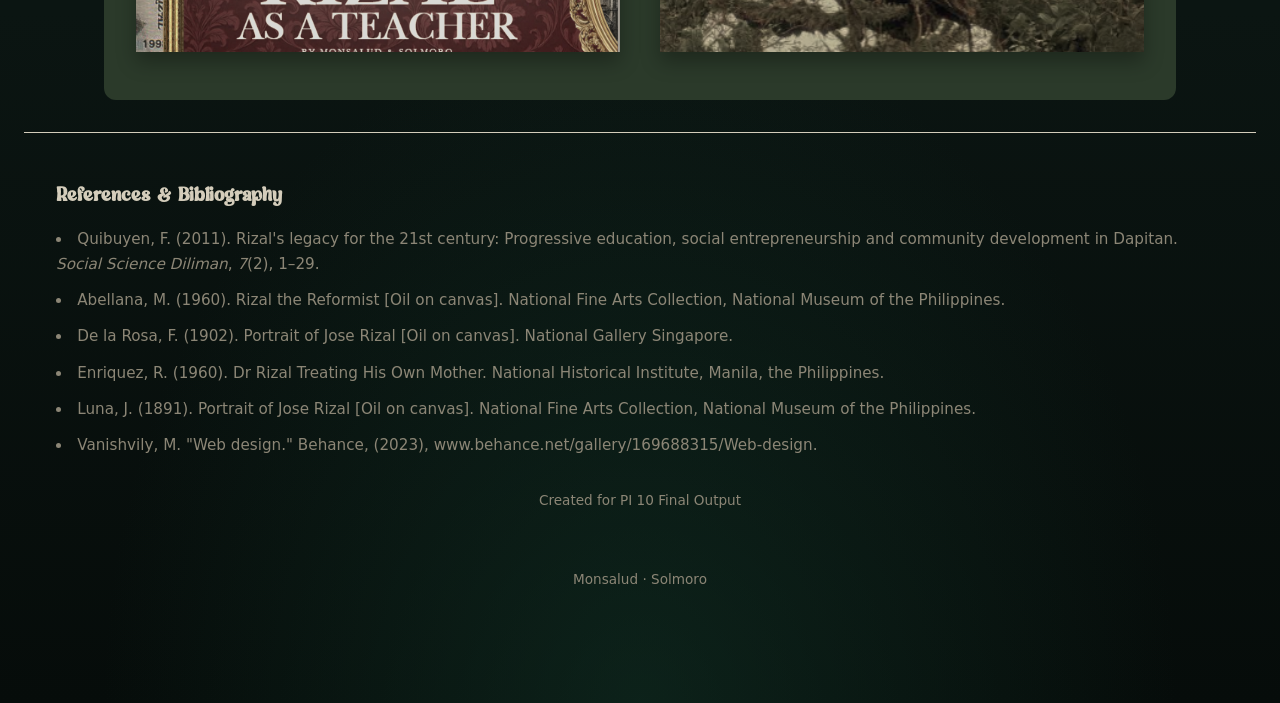
==== commit b4b49c6b: "feat: add scientist magazine" ====
--- a/index.html
+++ b/index.html
@@ -90,6 +90,18 @@
                     <span class="explore-btn">Explore &rarr;</span>
                 </div>
             </a>
+
+            <a href="https://heyzine.com/flip-book/62d8a8d9cf.html" class="aspect-card scientist-card"  target="_blank">
+                <div class="card-image-wrapper">
+                   
+                    <img src="assets/rizal-scientist.png" alt="Rizal As a Scientist">
+                </div>
+                <div class="card-overlay">
+                    <h3>Rizal as a Scientist</h3>
+                    <p>View Rizal's contributions to the scientific community</p>
+                    <span class="explore-btn">Explore &rarr;</span>
+                </div>
+            </a>
         </section>
         
     </main>
